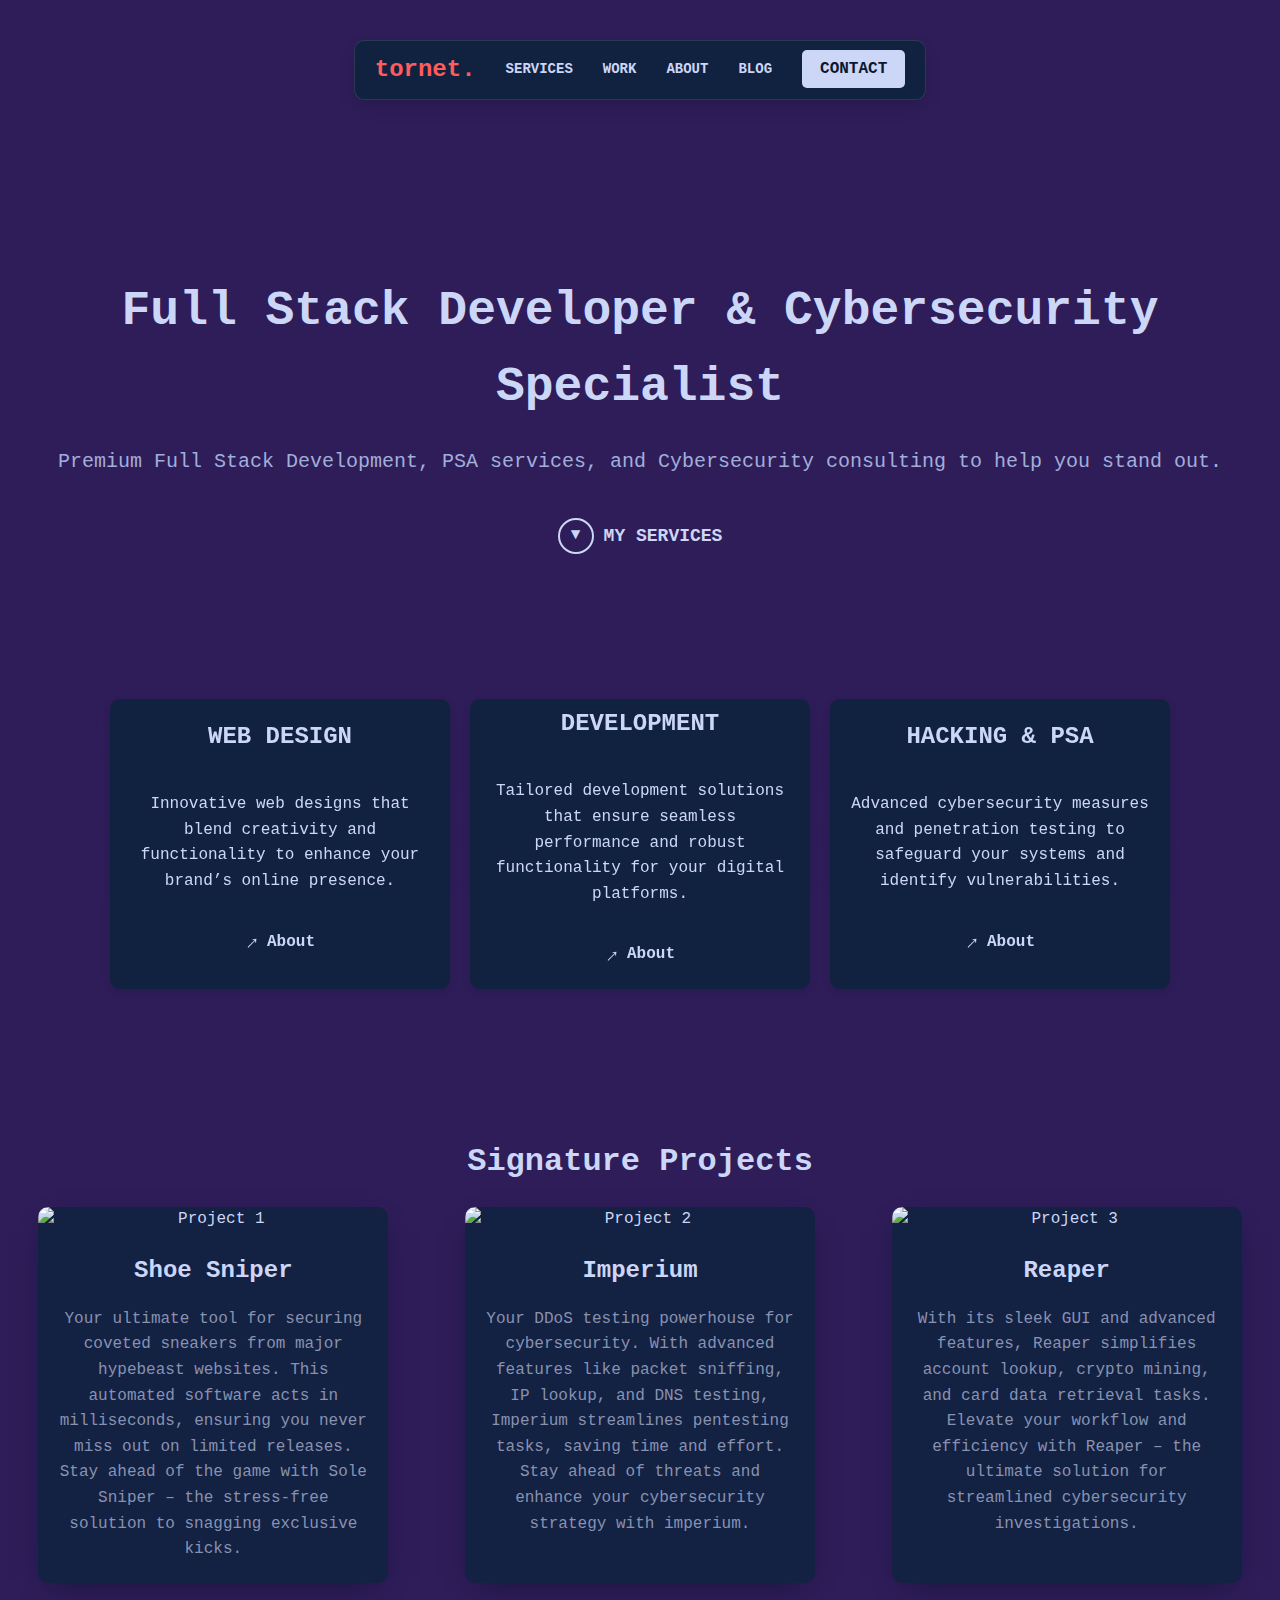
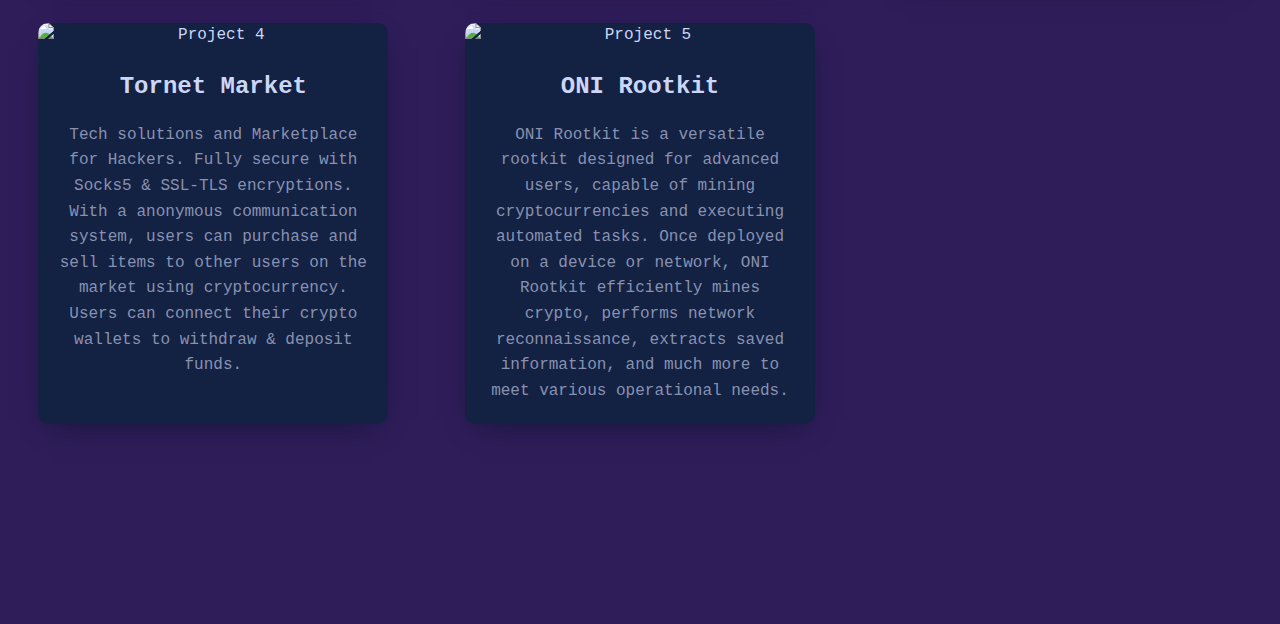
==== index.html @ d237655c "Add files via upload" ====
<!DOCTYPE html>
<html lang="en">

<head>
    <meta charset="UTF-8">
    <meta name="viewport" content="width=device-width, initial-scale=1.0">
    <title>tornet.</title>
    <link rel="stylesheet" href="style.css">
    <link href="https://fonts.googleapis.com/css2?family=Montserrat:wght@700&display=swap" rel="stylesheet">
</head>

<body>
    <header>
        <div class="navbar-island">
            <nav>
                <ul>
                    <li><a href="#home" class="logo">tornet.</a></li>
                    <li><a href="#services" class="small-font">SERVICES</a></li>
                    <li><a href="#work" class="small-font">WORK</a></li>
                    <li><a href="#about" class="small-font">ABOUT</a></li>
                    <li><a href="#blog" class="small-font">BLOG</a></li>
                    <li><a href="#contact" class="contact-button">CONTACT</a></li>
                </ul>
            </nav>
        </div>
    </header>

    <section class="hero-section" id="home">
        <h1>Full Stack Developer & Cybersecurity Specialist</h1>
        <p>Premium Full Stack Development, PSA services, and Cybersecurity consulting to help you stand out.</p>
        <a href="#selected-work" class="cta-button">
            <span class="cta-icon-container">
                <span class="cta-icon">&#9660;</span> <!-- Downward arrow -->
            </span>
            <span class="cta-text">MY SERVICES</span>
        </a>                
    </section>

    <section class="services-section">
        <div class="panel">
            <h2>WEB DESIGN</h2>
            <p>Innovative web designs that blend creativity and functionality to enhance your brand’s online presence.</p>
            <a href="#about" class="about-button">About</a>
        </div>
        <div class="panel">
            <h2>DEVELOPMENT</h2>
            <p>Tailored development solutions that ensure seamless performance and robust functionality for your digital platforms.</p>
            <a href="#about" class="about-button">About</a>
        </div>
        <div class="panel">
            <h2>HACKING & PSA</h2>
            <p>Advanced cybersecurity measures and penetration testing to safeguard your systems and identify vulnerabilities.</p>
            <a href="#about" class="about-button">About</a>
        </div>
    </section>

    <section class="selected-work-section" id="selected-work">
        <h2>Signature Projects</h2>
        <div class="work-grid">
            <!-- Add your work items here -->
            <div class="work-item">
                <img src="https://i.imgur.com/ryIQgxS.png" alt="Project 1">
                <h3>Shoe Sniper</h3>
                <p>Your ultimate tool for securing coveted sneakers from major hypebeast websites. This automated software acts in milliseconds, ensuring you never miss out on limited releases. Stay ahead of the game with Sole Sniper – the stress-free solution to snagging exclusive kicks.</p>
            </div>
            <div class="work-item">
                <img src="https://i.imgur.com/K6Bk0JW.png" alt="Project 2">
                <h3>Imperium</h3>
                <p>Your DDoS testing powerhouse for cybersecurity. With advanced features like packet sniffing, IP lookup, and DNS testing, Imperium streamlines pentesting tasks, saving time and effort. Stay ahead of threats and enhance your cybersecurity strategy with imperium.</p>
            </div>
            <div class="work-item">
                <img src="https://i.imgur.com/Q0OZUle.png" alt="Project 3">
                <h3>Reaper</h3>
                <p>With its sleek GUI and advanced features, Reaper simplifies account lookup, crypto mining, and card data retrieval tasks. Elevate your workflow and efficiency with Reaper – the ultimate solution for streamlined cybersecurity investigations.</p>
            </div>
            <div class="work-item">
                <img src="https://i.imgur.com/eV8ujy1.png" alt="Project 4">
                <h3>Tornet Market</h3>
                <p>Tech solutions and Marketplace for Hackers. Fully secure with Socks5 & SSL-TLS encryptions. With a anonymous communication system, users can purchase and sell items to other users on the market using cryptocurrency. Users can connect their crypto wallets to withdraw & deposit funds.</p>
            </div>
            <div class="work-item">
                <img src="https://i.imgur.com/o0e7EmO.png" alt="Project 5">
                <h3>ONI Rootkit</h3>
                <p>ONI Rootkit is a versatile rootkit designed for advanced users, capable of mining cryptocurrencies and executing automated tasks. Once deployed on a device or network, ONI Rootkit efficiently mines crypto, performs network reconnaissance, extracts saved information, and much more to meet various operational needs.</p>
            </div>
            
            <!-- Add more items as needed -->
        </div>
    </section>

    <!-- Link to the external JavaScript file -->
    <script src="script.js"></script>
    
    
    
</body>

</html>
---- style.css ----
/* Main Theme Colors */
:root {
    --primary-color: #0a192f; /* Dark Blue Background */
    --secondary-color: #64ffda; /* Cyan for accents */
    --text-color: #ccd6f6; /* Light gray text */
    --highlight-color: #ff5c5c; /* Red for call-to-actions */
    --navbar-background: #112240; /* Slightly lighter dark blue for the island */
    --border-color: rgba(255, 255, 255, 0.1); /* Transparent white for border */
    --logo-color: #ff5c5c; /* Highlight color for the logo */
    --bottom-color: #2e1d59; /* Color for the transition at the bottom */
}

/* Import Google Fonts */
@import url('https://fonts.googleapis.com/css2?family=Roboto+Mono:wght@400;700&display=swap');

/* Background Image for the Whole Page */
body {
    margin: 0;
    padding: 0;
    font-family: 'Roboto Mono', monospace; /* Use Roboto Mono for a modern, coding look */
    background: url('https://i.imgur.com/ktULxMJ.png') no-repeat center center fixed;
    background-size: cover; /* Cover the entire viewport */
    background-attachment: fixed;
    background-color: var(--bottom-color); /* Fallback color for the transition */
    color: var(--text-color);
    line-height: 1.6;
    overflow-y: scroll; /* Add vertical scroll bar */
}

body::after {
    content: '';
    position: fixed; /* Change from absolute to fixed */
    left: 0;
    bottom: 0;
    width: 100%;
    height: 200px;
    background: linear-gradient(to bottom, transparent, var(--bottom-color));
    pointer-events: none;
    transition: bottom 0.5s ease; /* Smooth transition */
}


header {
    padding: 40px 0; /* Increased padding to push content down */
    text-align: center;
}

.navbar-island {
    background-color: var(--navbar-background);
    padding: 10px 20px;
    border-radius: 10px; /* Reduced radius for a more rectangular look */
    border: 1px solid var(--border-color); /* Thin transparent border */
    box-shadow: 0 8px 16px rgba(0, 0, 0, 0.1); /* Subtle shadow for depth */
    display: inline-block;
}

nav {
    display: inline-block;
    margin: 0 auto;
}

nav ul {
    list-style-type: none;
    padding: 0;
    margin: 0;
    display: flex;
    gap: 30px;
    align-items: center;
}

nav ul li {
    display: inline;
}

nav ul li a {
    text-decoration: none;
    color: var(--text-color);
    font-weight: bold;
    transition: color 0.3s ease;
}

/* Logo Styling */
nav ul li a.logo {
    font-size: 24px; /* Larger font size for the logo */
    color: var(--logo-color); /* Make the logo stand out */
    font-family: 'Roboto Mono', monospace; /* Use Roboto Mono for a modern look */
    font-weight: 700; /* Bold weight */
    text-transform: lowercase; /* Lowercase style */
}

nav ul li a:hover {
    color: var(--highlight-color);
}

/* Highlight active link */
nav ul li a.active {
    color: var(--highlight-color);
}

/* Smaller Font Size for Navigation Links */
nav ul li a.small-font {
    font-size: 14px; /* Adjust the font size as needed */
}

/* Contact Button Styling */
nav ul li a.contact-button {
    padding: 8px 16px; /* Smaller padding for a smaller button */
    background-color: var(--text-color); /* Filled background color */
    border: 2px solid transparent; /* Transparent border */
    color: var(--primary-color); /* Text color */
    border-radius: 5px; /* Rounded corners */
    text-transform: uppercase; /* Uppercase text */
    font-weight: bold; /* Bold text */
    transition: background-color 0.3s ease, color 0.3s ease;
}

nav ul li a.contact-button:hover {
    background-color: var(--highlight-color); /* Change background on hover */
    color: var(--primary-color); /* Change text color on hover */
}

/* Hero Section Styling */
.hero-section {
    text-align: center;
    padding: 100px 20px;
    margin-bottom: 200px; /* Add margin to push content up */
}

.hero-section h1 {
    font-size: 48px;
    margin-bottom: 20px;
    font-weight: 700; /* Bold weight for headings */
}

.hero-section p {
    font-size: 20px;
    margin-bottom: 40px;
    color: #a2aeda; /* Intermediate color for text */
}

/* CTA Button Styling */
.hero-section .cta-button {
    display: inline-flex;
    align-items: center;
    text-decoration: none;
    color: #ccd6f6; /* Text color for button text */
    font-weight: bold;
    transition: color 0.3s ease, background-color 0.3s ease; /* Smooth transition */
}

/* Highlight button and text on hover */
.hero-section .cta-button:hover {
    color: var(--highlight-color); /* Change text color on hover */
}

.hero-section .cta-icon-container {
    display: inline-flex;
    align-items: center;
    justify-content: center;
    width: 32px; /* Size of the circular button */
    height: 32px; /* Size of the circular button */
    border: 2px solid #ccd6f6; /* Circular border color */
    border-radius: 50%; /* Circular shape */
    background-color: transparent; /* Transparent background */
    margin-right: 10px; /* Space between icon and text */
    text-align: center;
    transition: border-color 0.3s ease, background-color 0.3s ease; /* Smooth transition */
}

/* Change arrow color on hover */
.hero-section .cta-icon-container:hover {
    border-color: var(--highlight-color); /* Change border color on hover */
    background-color: var(--highlight-color); /* Change background color on hover */
}

.hero-section .cta-icon-container:hover .cta-icon {
    color: white; /* Change arrow color on hover */
}

.hero-section .cta-icon {
    font-size: 16px; /* Size of the arrow */
    color: #ccd6f6; /* Arrow color */
}

.hero-section .cta-text {
    font-size: 18px; /* Font size for the text */
    color: #ccd6f6; /* Color for the text */
}



.services-section {
    display: flex;
    justify-content: center; /* Center the panels horizontally */
    gap: 20px; /* Space between panels */
    padding: 20px; /* Adjusted padding */
    background-color: transparent; /* Make background transparent to show the image */
    margin-top: -175px; /* Reduced space from the button above */
}

.panel {
    background-color: var(--navbar-background); /* Matches the navigation bar */
    padding: 15px 25px; /* Adjusted padding for a more rectangular shape */
    border-radius: 8px; /* Reduced radius for a more rectangular look */
    box-shadow: 0 8px 16px rgba(0, 0, 0, 0.1); /* Deeper shadow for floating effect */
    width: 300px; /* Fixed width for each panel */
    color: var(--text-color);
    text-align: center;
    transition: background-color 0.3s ease; /* Smooth background color transition */
    position: relative; /* Positioning for z-index effect */
    z-index: 1; /* Ensure panels ar on top */
}

.panel h2 {
    margin-top: 0;
}

.panel p {
    margin-bottom: 0;
}

/* Styles for the transparent "About" button inside the panels */
.about-button {
    display: inline-flex;
    align-items: center;
    padding: 10px 20px;
    border: 2px solid transparent; /* Invisible border */
    border-radius: 5px; /* Rounded corners */
    background-color: transparent; /* Transparent background */
    color: var(--text-color); /* Text color */
    text-decoration: none; /* Remove underline */
    font-size: 16px; /* Font size */
    font-weight: bold; /* Bold text */
    margin-top: 20px; /* Margin to add space from the content above */
    transition: background-color 0.3s ease, color 0.3s ease; /* Smooth transitions */
}

/* Add an arrow before the text */
.about-button::before {
    content: "\2192"; /* Unicode for right arrow */
    display: inline-block;
    margin-right: 10px; /* Space between the arrow and text */
    transform: rotate(-45deg); /* Initial rotation of the arrow */
    font-size: 20px; /* Size of the arrow */
    transition: transform 0.3s ease, color 0.3s ease; /* Smooth transition for rotation and color change */
}

/* Hover effect for the transparent "About" button */
.about-button:hover {
    background-color: var(--text-color); /* Change background color on hover */
    color: var(--primary-color); /* Change text color on hover */
}

/* Change the arrow rotation on hover */
.about-button:hover::before {
    transform: rotate(1deg); /* Rotate the arrow to 35 degrees on hover */
}

/* Style for the panels */
.services-section .panel {
    background-color: var(--navbar-background); /* Matching background color */
    padding: 20px;
    border-radius: 10px;
    box-shadow: 0 4px 8px rgba(0, 0, 0, 0.1);
    transition: background-color 0.3s ease, box-shadow 0.3s ease; /* Smooth transition */
}

/* Hover effect for the panels */
.services-section .panel:hover {
    background-color: var(--highlight-color); /* Change background on hover */
    box-shadow: 0 8px 16px rgba(0, 0, 0, 0.2); /* Deeper shadow on hover */
}

/* Adjusting the height of the panels */
.panel {
    height: 250px; /* Adjust the height as needed */
    display: flex;
    flex-direction: column; /* Arrange content vertically */
    justify-content: center; /* Center content vertically */
    align-items: center; /* Center content horizontally */
}

footer {
    text-align: center;
    padding: 40px 20px; /* Increased padding for breathing space */
    font-size: 14px;
}

footer p {
    margin: 0;
}

/* Selected Work Section */
.selected-work-section {
    text-align: center;
    padding: 100px 20px;
    background-color: transparent; /* Transparent background */
    margin-bottom: 100px; /* Space below the section */
}

/* Style for Selected Work title */
.selected-work-section h2 {
    color: #ccd6f6; /* Change the color of the title */
    font-size: 2rem; /* Adjust font size as needed */
    margin-bottom: 20px; /* Add margin for spacing */
    text-align: center; /* Center align the title */
}

.work-grid {
    display: grid;
    grid-template-columns: repeat(auto-fit, minmax(300px, 1fr));
    gap: 40px;
    justify-items: center;
}

.work-item {
    background-color: rgba(17, 34, 64, 0.9); /* Semi-transparent background */
    border-radius: 10px;
    overflow: hidden;
    box-shadow: 0 10px 30px -15px rgba(2, 12, 27, 0.7); /* Soft shadow for depth */
    transition: transform 0.3s ease, box-shadow 0.3s ease;
    max-width: 350px; /* Maximum width for each item */
}

.work-item:hover {
    transform: translateY(-10px); /* Lift effect on hover */
    box-shadow: 0 20px 30px -15px rgba(2, 12, 27, 0.9); /* Stronger shadow on hover */
}



.work-item img {
    width: 100%;
    height: auto;
    display: block;
}


.work-item h3 {
    font-size: 24px;
    margin: 20px 0 10px 0;
    color: #ccd6f6; /* Text color for project titles */
}

.work-item p {
    font-size: 16px;
    margin-bottom: 20px;
    padding: 0 20px;
    color: #8892b0; /* Text color for project descriptions */
}

/* Style for the Selected Work section panels */
.work-section .panel {
    background-color: var(--navbar-background); /* Background color of the panel */
    padding: 30px; /* Increased padding for a more spacious look */
    border-radius: 10px; /* Rounded corners */
    box-shadow: 0 8px 16px rgba(0, 0, 0, 0.2); /* Deeper shadow for more emphasis */
    width: 400px; /* Increased width for larger panels */
    height: 300px; /* Increased height for larger panels */
    color: var(--text-color);
    text-align: center;
    transition: background-color 0.3s ease, box-shadow 0.3s ease; /* Smooth transition */
    margin: 0 auto; /* Center panels horizontally */
}



html {
    scroll-behavior: smooth;
}
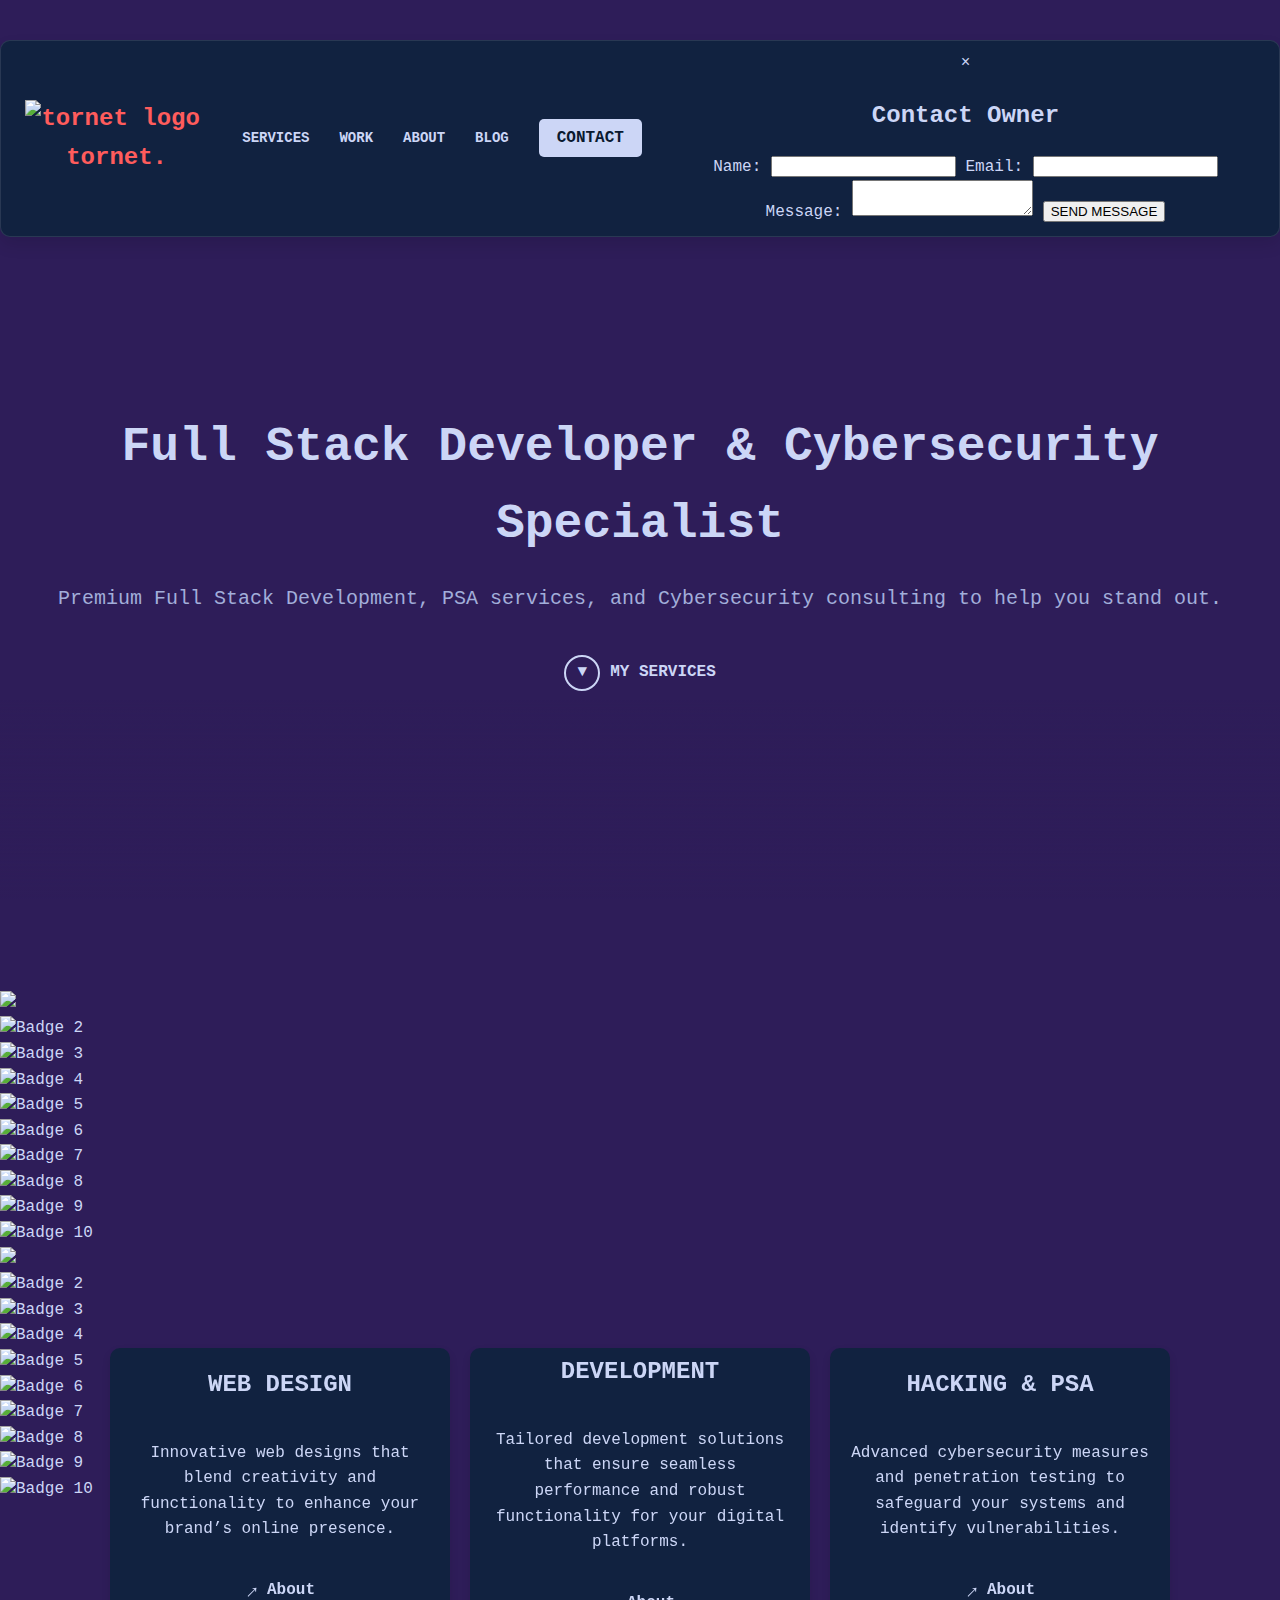
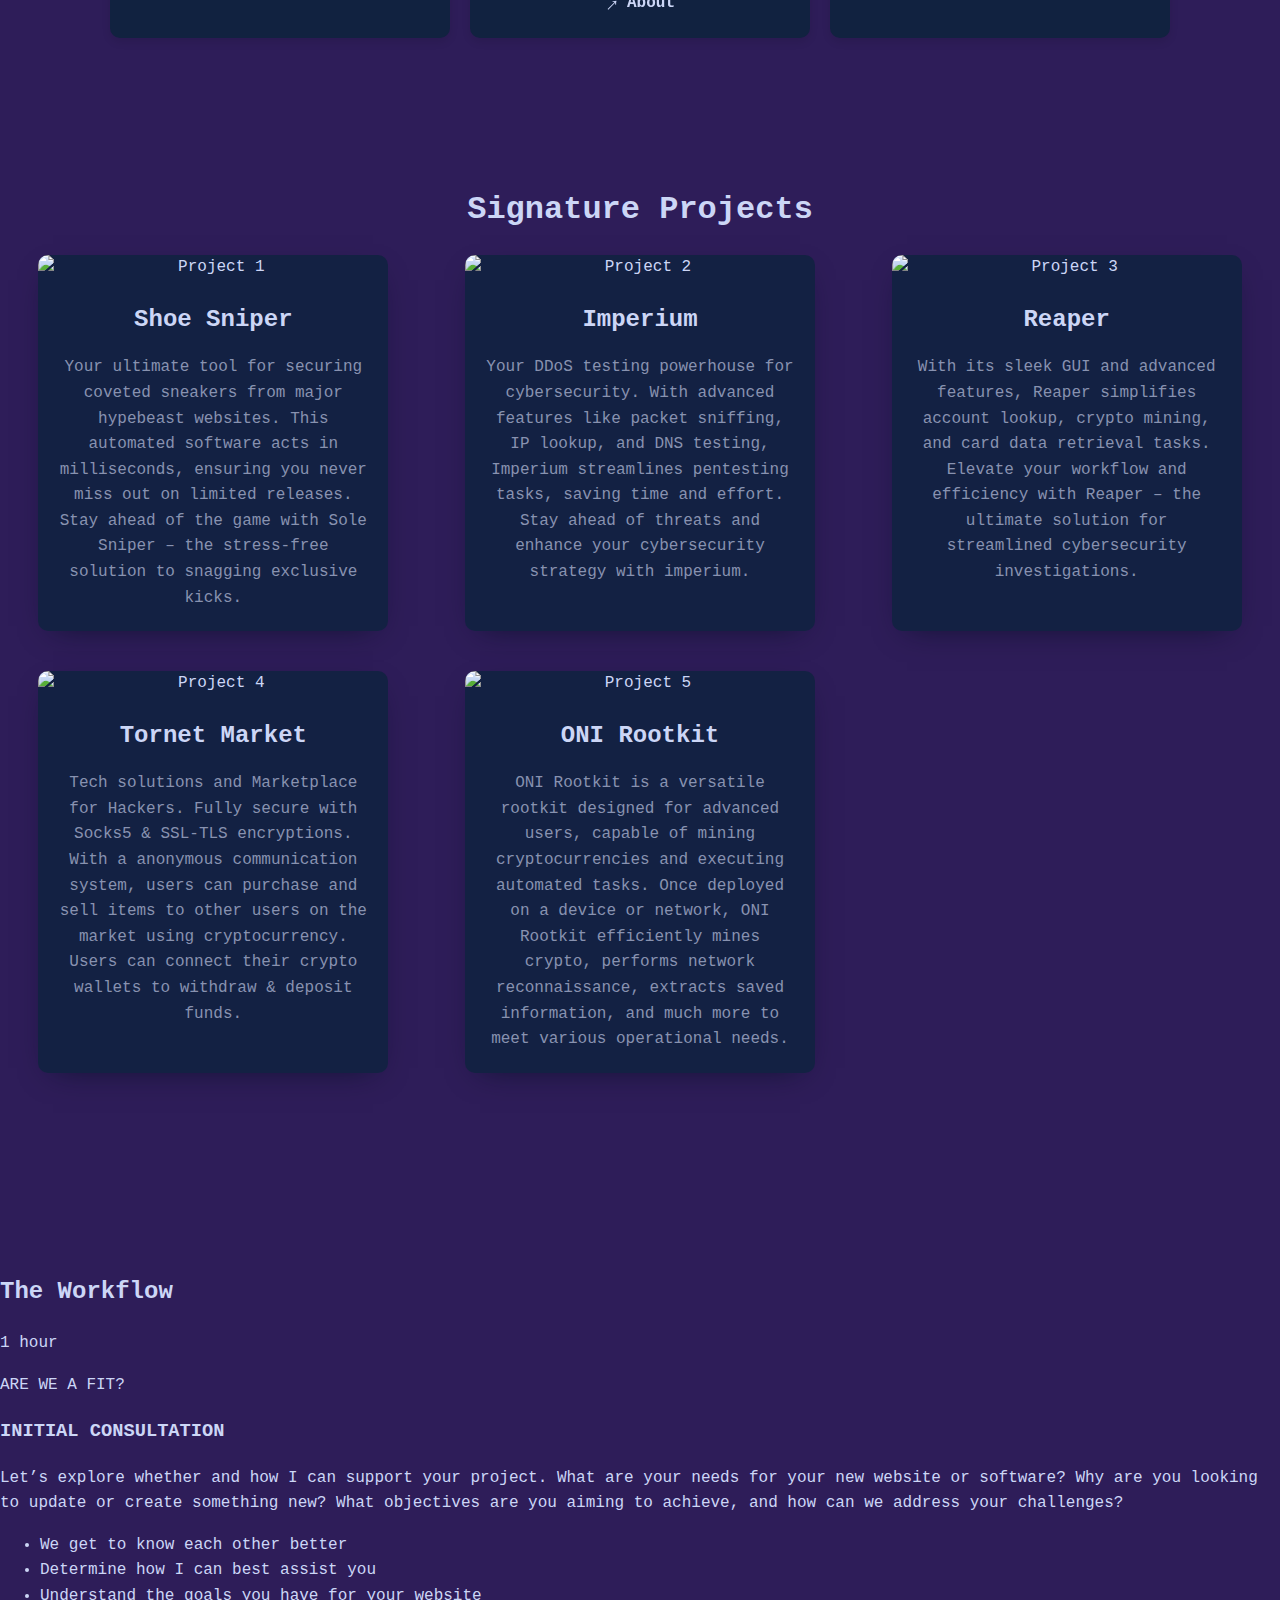
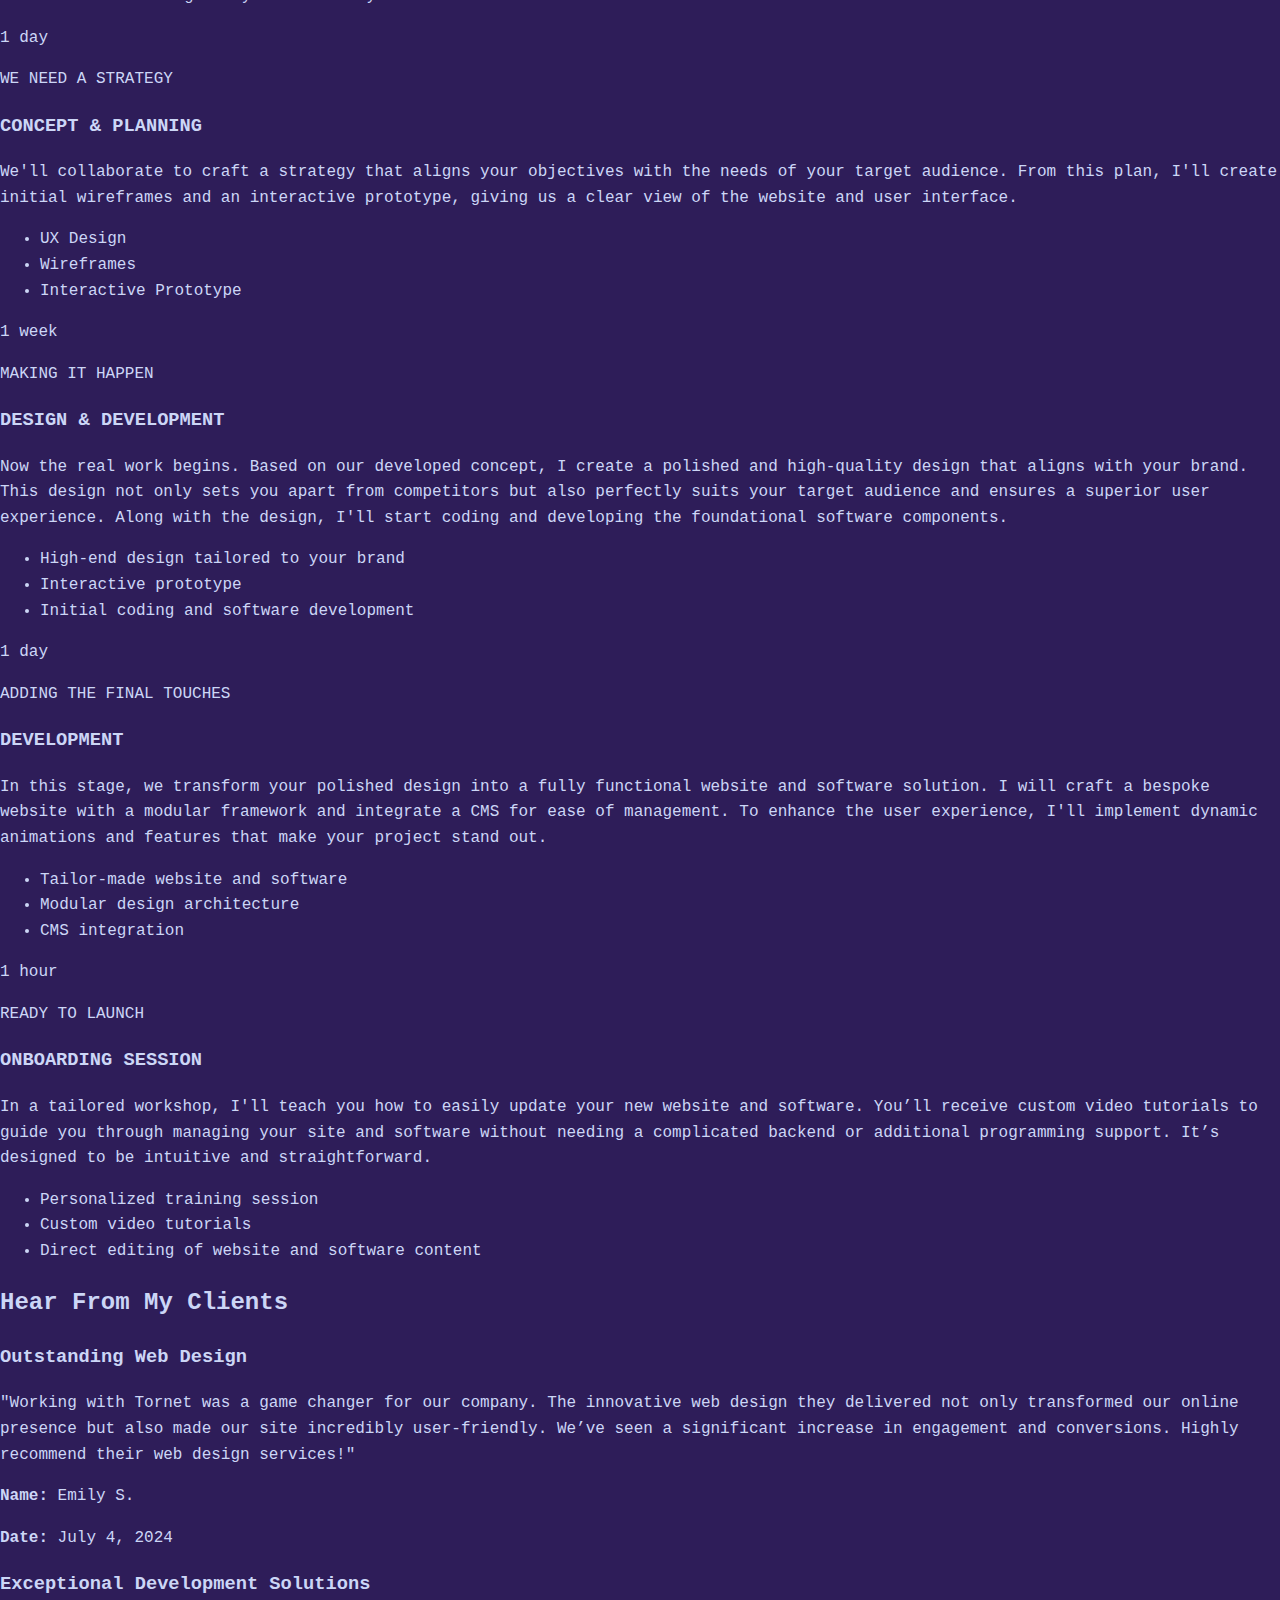
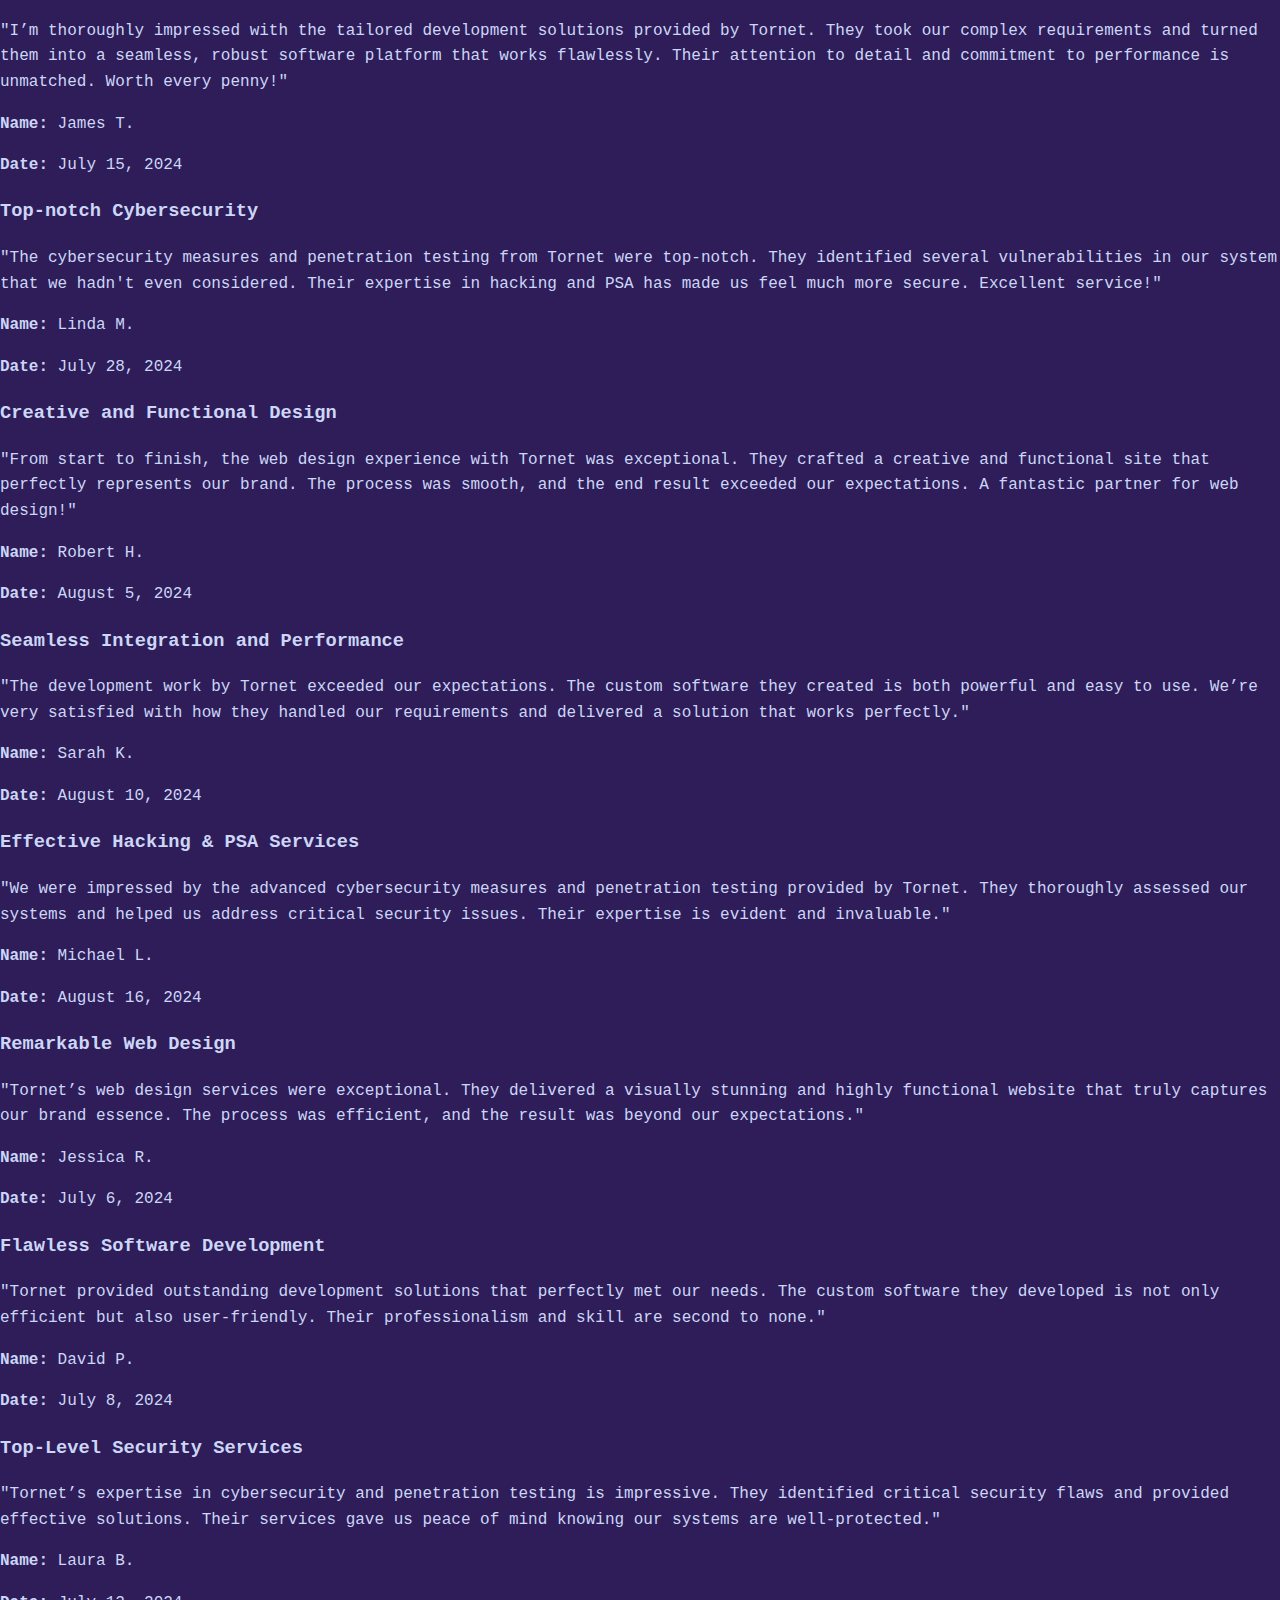
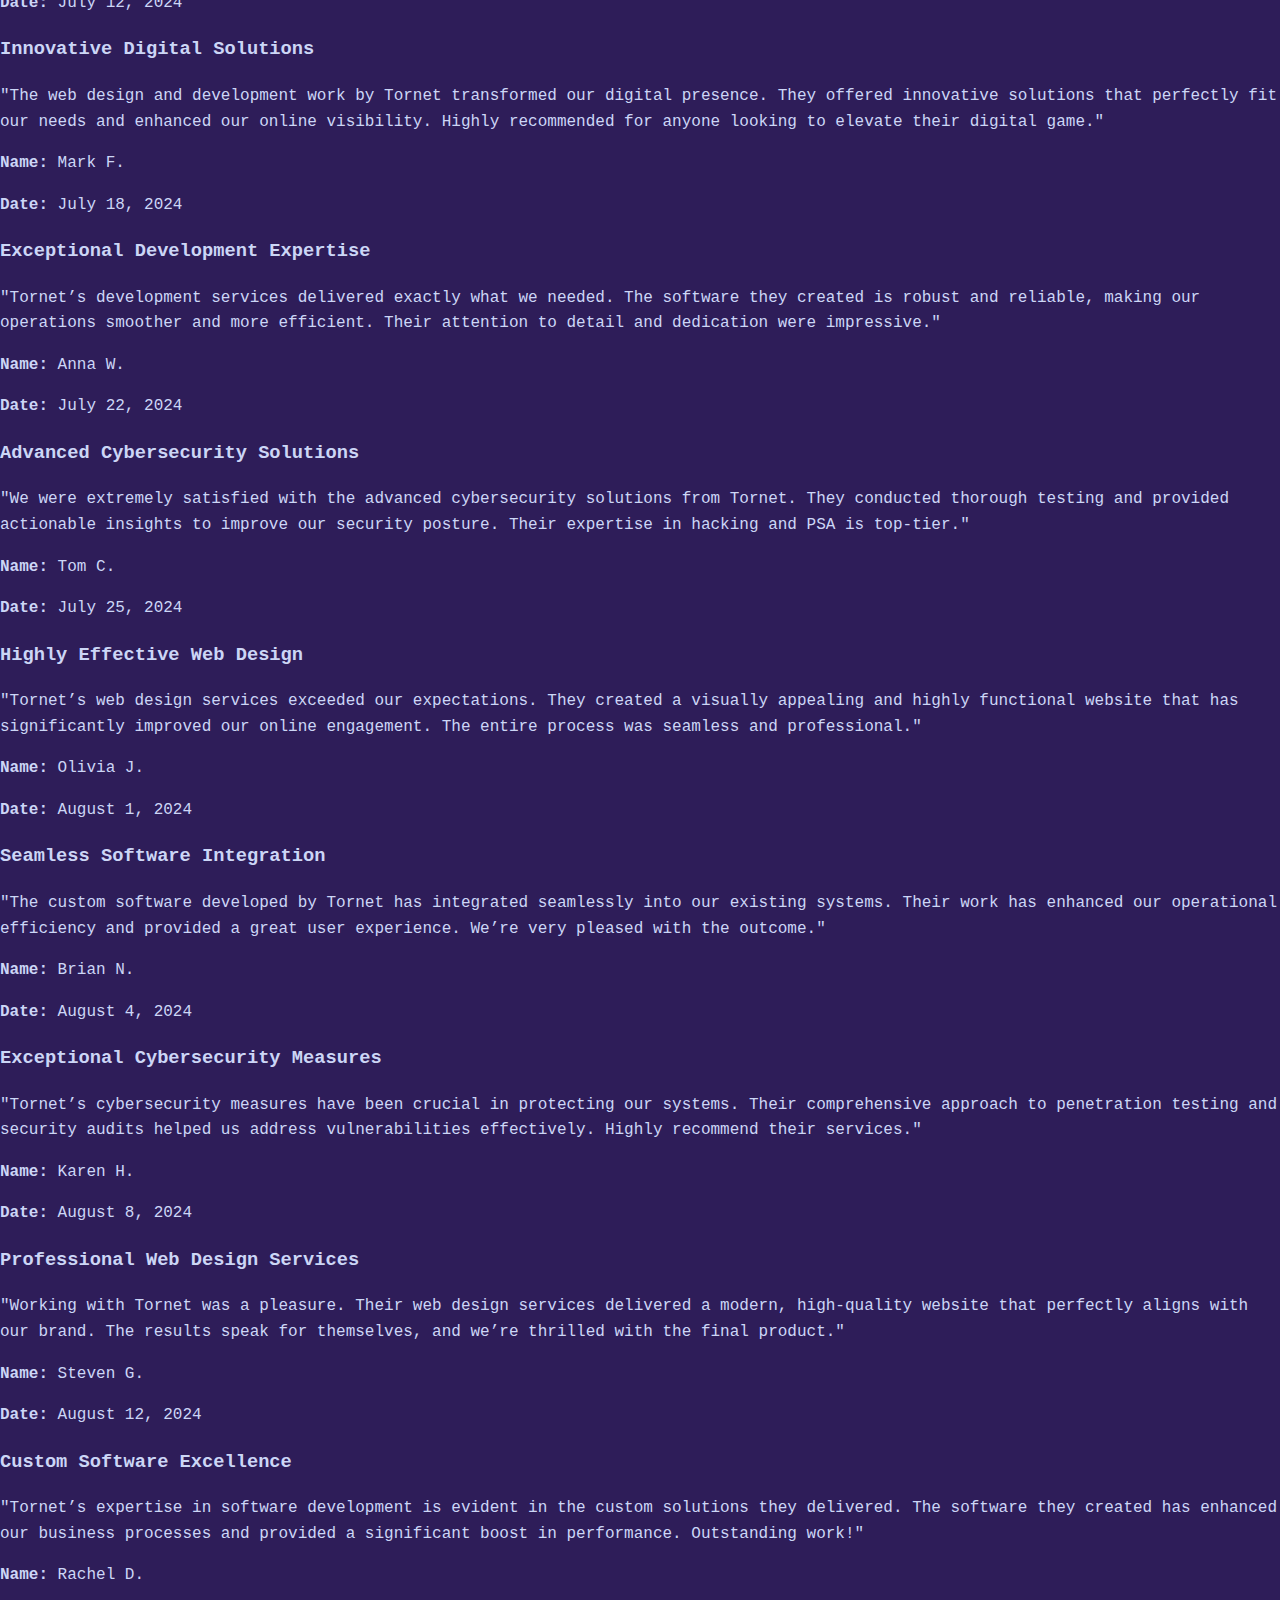
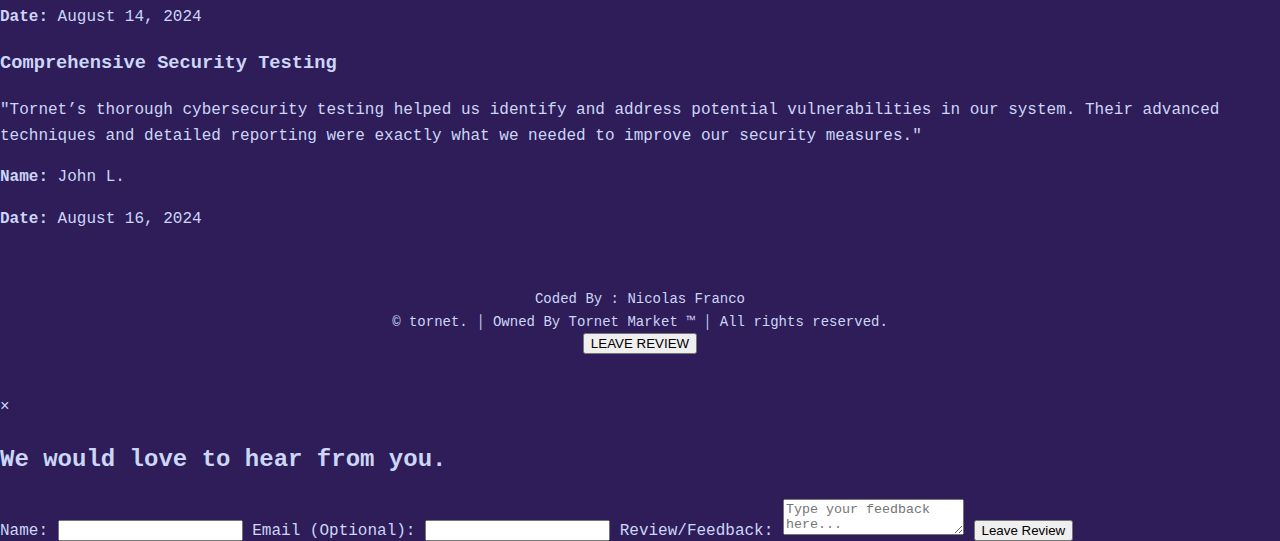
==== commit 07447c75: "index.html" ====
--- a/index.html
+++ b/index.html
@@ -5,38 +5,94 @@
     <meta charset="UTF-8">
     <meta name="viewport" content="width=device-width, initial-scale=1.0">
     <title>tornet.</title>
+    <link rel="icon" href="TornetMarket.ico" type="image/x-icon">
     <link rel="stylesheet" href="style.css">
     <link href="https://fonts.googleapis.com/css2?family=Montserrat:wght@700&display=swap" rel="stylesheet">
+    <link href="https://fonts.googleapis.com/css2?family=Dancing+Script:wght@500&display=swap" rel="stylesheet">
+    <meta name="viewport" content="width=device-width, initial-scale=1.0">
 </head>
+
+
 
 <body>
     <header>
         <div class="navbar-island">
             <nav>
                 <ul>
-                    <li><a href="#home" class="logo">tornet.</a></li>
+                    <li>
+                        <a href="#home" class="logo">
+                            <img src="TornetMarketLogoTransparent.png" alt="Tornet Logo" style="width: 64px; height: 54dpx; vertical-align: middle; margin-right: 8px;">
+                            tornet.
+                        </a>
+                    </li>
                     <li><a href="#services" class="small-font">SERVICES</a></li>
                     <li><a href="#work" class="small-font">WORK</a></li>
                     <li><a href="#about" class="small-font">ABOUT</a></li>
                     <li><a href="#blog" class="small-font">BLOG</a></li>
-                    <li><a href="#contact" class="contact-button">CONTACT</a></li>
+                    <li><a href="#contact" class="contact-button" id="openModal">CONTACT</a></li>
+                    <!-- Modal Structure -->
+                    <div id="contactModal" class="modal">
+                        <div class="modal-content">
+                            <span class="close-btn" id="closeModal">&times;</span>
+                            <h2>Contact Owner</h2>
+                            <form id="contactForm">
+                                <label for="name">Name:</label>
+                                <input type="text" id="name" name="name" required>
+                                <label for="email">Email:</label>
+                                <input type="email" id="email" name="email" required>
+                                <label for="message">Message:</label>
+                                <textarea id="message" name="message" required></textarea>
+                                <button type="submit">SEND MESSAGE</button>
+                            </form>
+                        </div>
+                    </div>
                 </ul>
             </nav>
         </div>
     </header>
+    
+    
 
     <section class="hero-section" id="home">
         <h1>Full Stack Developer & Cybersecurity Specialist</h1>
         <p>Premium Full Stack Development, PSA services, and Cybersecurity consulting to help you stand out.</p>
-        <a href="#selected-work" class="cta-button">
+        <a href="#services" class="cta-button">
             <span class="cta-icon-container">
                 <span class="cta-icon">&#9660;</span> <!-- Downward arrow -->
             </span>
-            <span class="cta-text">MY SERVICES</span>
+            <span class="selected-work">MY SERVICES</span>
         </a>                
     </section>
 
-    <section class="services-section">
+    <section class="badge-carousel-section">
+        <div class="badge-carousel-container">
+            <div class="badge-carousel">
+                <div class="ChatGPT"><img src="https://i.imgur.com/LvGe1A0.png alt="Badge 1"></div>
+                <div class="VS"><img src="https://i.imgur.com/3dKxNjb.png" alt="Badge 2"></div>
+                <div class="VScode"><img src="https://i.imgur.com/1WoTnlD.png" alt="Badge 3"></div>
+                <div class="Canva"><img src="https://i.imgur.com/NHMExid.png" alt="Badge 4"></div>
+                <div class="Github"><img src="https://i.imgur.com/d57mLiA.png" alt="Badge 5"></div>
+                <div class="Windows"><img src="https://i.imgur.com/zdD4u60.png" alt="Badge 6"></div>
+                <div class="Malwarebytes"><img src="https://i.imgur.com/GrWHyNr.png" alt="Badge 7"></div>
+                <div class="Windows"><img src="https://i.imgur.com/zwwwKye.png" alt="Badge 8"></div>
+                <div class="Cloudfare"><img src="https://i.imgur.com/ttjXQtq.png" alt="Badge 9"></div>
+                <div class="Linux"><img src="https://i.imgur.com/Z2NG7va.png" alt="Badge 10"></div>
+                <!-- Duplicate badges for seamless scrolling -->
+                <div class="ChatGPT"><img src="https://i.imgur.com/LvGe1A0.png alt="Badge 1"></div>
+                <div class="VS"><img src="https://i.imgur.com/3dKxNjb.png" alt="Badge 2"></div>
+                <div class="VScode"><img src="https://i.imgur.com/1WoTnlD.png" alt="Badge 3"></div>
+                <div class="Canva"><img src="https://i.imgur.com/NHMExid.png" alt="Badge 4"></div>
+                <div class="Github"><img src="https://i.imgur.com/d57mLiA.png" alt="Badge 5"></div>
+                <div class="Windows"><img src="https://i.imgur.com/zdD4u60.png" alt="Badge 6"></div>
+                <div class="Malwarebytes"><img src="https://i.imgur.com/GrWHyNr.png" alt="Badge 7"></div>
+                <div class="Windows"><img src="https://i.imgur.com/zwwwKye.png" alt="Badge 8"></div>
+                <div class="Cloudfare"><img src="https://i.imgur.com/ttjXQtq.png" alt="Badge 9"></div>
+                <div class="Linux"><img src="https://i.imgur.com/Z2NG7va.png" alt="Badge 10"></div>
+            </div>
+        </div>
+    </section>
+    
+    <section class="services-section" id="services">
         <div class="panel">
             <h2>WEB DESIGN</h2>
             <p>Innovative web designs that blend creativity and functionality to enhance your brand’s online presence.</p>
@@ -55,7 +111,7 @@
     </section>
 
     <section class="selected-work-section" id="selected-work">
-        <h2>Signature Projects</h2>
+        <h2>Signature Projects</h2> 
         <div class="work-grid">
             <!-- Add your work items here -->
             <div class="work-item">
@@ -88,11 +144,222 @@
         </div>
     </section>
 
+    <section id="timeline">
+        <h2 class="timeline-heading">The Workflow</h2>
+        <div class="timeline-container">
+            <div class="timeline">
+                <div class="timeline-item">
+                    <div class="timeline-content">
+                        <div class="badge">1 hour</div>
+                        <p>ARE WE A FIT?</p>
+                        <h3>INITIAL CONSULTATION</h3>
+                        <p>Let’s explore whether and how I can support your project. What are your needs for your new website or software? Why are you looking to update or create something new? What objectives are you aiming to achieve, and how can we address your challenges?</p>
+                        <ul class="timeline-details">
+                            <li>We get to know each other better</li>
+                            <li>Determine how I can best assist you</li>
+                            <li>Understand the goals you have for your website</li>
+                        </ul>
+                    </div>
+                </div>
+                <div class="timeline-item">
+                    <div class="timeline-content">
+                        <div class="badge">1 day</div>
+                        <p>WE NEED A STRATEGY</p>
+                        <h3>CONCEPT & PLANNING</h3>
+                        <p>We'll collaborate to craft a strategy that aligns your objectives with the needs of your target audience. From this plan, I'll create initial wireframes and an interactive prototype, giving us a clear view of the website and user interface.</p>
+                        <ul class="timeline-details">
+                            <li>UX Design</li>
+                            <li>Wireframes</li>
+                            <li>Interactive Prototype</li>
+                        </ul>
+                    </div>
+                </div>                
+                <div class="timeline-item">
+                    <div class="timeline-content">
+                        <div class="badge">1 week</div>
+                        <p>MAKING IT HAPPEN</p>
+                        <H3>DESIGN & DEVELOPMENT</H3>
+                        <p>Now the real work begins. Based on our developed concept, I create a polished and high-quality design that aligns with your brand. This design not only sets you apart from competitors but also perfectly suits your target audience and ensures a superior user experience. Along with the design, I'll start coding and developing the foundational software components.</p>
+                        <ul class="timeline-details">
+                            <li>High-end design tailored to your brand</li>
+                            <li>Interactive prototype</li>
+                            <li>Initial coding and software development</li>
+                        </ul>
+                    </div>
+                </div>
+                <div class="timeline-item">
+                    <div class="timeline-content">
+                        <div class="badge">1 day</div>
+                        <p>ADDING THE FINAL TOUCHES</p>
+                        <H3>DEVELOPMENT</H3>
+                        <p>In this stage, we transform your polished design into a fully functional website and software solution. I will craft a bespoke website with a modular framework and integrate a CMS for ease of management. To enhance the user experience, I'll implement dynamic animations and features that make your project stand out.</p>
+                        <ul class="timeline-details">
+                            <li>Tailor-made website and software</li>
+                            <li>Modular design architecture</li>
+                            <li>CMS integration</li>
+                        </ul>
+                    </div>
+                </div>
+                <div class="timeline-item">
+                    <div class="timeline-content">
+                        <div class="badge">1 hour</div>
+                        <p>READY TO LAUNCH</p>
+                        <H3>ONBOARDING SESSION</H3>
+                        <p>In a tailored workshop, I'll teach you how to easily update your new website and software. You’ll receive custom video tutorials to guide you through managing your site and software without needing a complicated backend or additional programming support. It’s designed to be intuitive and straightforward.</p>
+                        <ul class="timeline-details">
+                            <li>Personalized training session</li>
+                            <li>Custom video tutorials</li>
+                            <li>Direct editing of website and software content</li>
+                        </ul>
+                    </div>
+                </div>
+            </div>
+        </div>
+    </section>
+
+    <section id="reviews">
+        <div class="section-title">
+            <h2 class="reviews-heading">Hear From My Clients</h2>
+        </div>
+        <div class="reviews-carousel">
+            <div class="carousel-container">
+                <div class="carousel-item">
+                    <h3>Outstanding Web Design</h3>
+                    <p>"Working with Tornet was a game changer for our company. The innovative web design they delivered not only transformed our online presence but also made our site incredibly user-friendly. We’ve seen a significant increase in engagement and conversions. Highly recommend their web design services!"</p>
+                    <p><strong>Name:</strong> Emily S.</p>
+                    <p><strong>Date:</strong> July 4, 2024</p>
+                </div>
+                <div class="carousel-item">
+                    <h3>Exceptional Development Solutions</h3>
+                    <p>"I’m thoroughly impressed with the tailored development solutions provided by Tornet. They took our complex requirements and turned them into a seamless, robust software platform that works flawlessly. Their attention to detail and commitment to performance is unmatched. Worth every penny!"</p>
+                    <p><strong>Name:</strong> James T.</p>
+                    <p><strong>Date:</strong> July 15, 2024</p>
+                </div>
+                <div class="carousel-item">
+                    <h3>Top-notch Cybersecurity</h3>
+                    <p>"The cybersecurity measures and penetration testing from Tornet were top-notch. They identified several vulnerabilities in our system that we hadn't even considered. Their expertise in hacking and PSA has made us feel much more secure. Excellent service!"</p>
+                    <p><strong>Name:</strong> Linda M.</p>
+                    <p><strong>Date:</strong> July 28, 2024</p>
+                </div>
+                <div class="carousel-item">
+                    <h3>Creative and Functional Design</h3>
+                    <p>"From start to finish, the web design experience with Tornet was exceptional. They crafted a creative and functional site that perfectly represents our brand. The process was smooth, and the end result exceeded our expectations. A fantastic partner for web design!"</p>
+                    <p><strong>Name:</strong> Robert H.</p>
+                    <p><strong>Date:</strong> August 5, 2024</p>
+                </div>
+                <div class="carousel-item">
+                    <h3>Seamless Integration and Performance</h3>
+                    <p>"The development work by Tornet exceeded our expectations. The custom software they created is both powerful and easy to use. We’re very satisfied with how they handled our requirements and delivered a solution that works perfectly."</p>
+                    <p><strong>Name:</strong> Sarah K.</p>
+                    <p><strong>Date:</strong> August 10, 2024</p>
+                </div>
+                <div class="carousel-item">
+                    <h3>Effective Hacking & PSA Services</h3>
+                    <p>"We were impressed by the advanced cybersecurity measures and penetration testing provided by Tornet. They thoroughly assessed our systems and helped us address critical security issues. Their expertise is evident and invaluable."</p>
+                    <p><strong>Name:</strong> Michael L.</p>
+                    <p><strong>Date:</strong> August 16, 2024</p>
+                </div>
+                <div class="carousel-item">
+                    <h3>Remarkable Web Design</h3>
+                    <p>"Tornet’s web design services were exceptional. They delivered a visually stunning and highly functional website that truly captures our brand essence. The process was efficient, and the result was beyond our expectations."</p>
+                    <p><strong>Name:</strong> Jessica R.</p>
+                    <p><strong>Date:</strong> July 6, 2024</p>
+                </div>
+                <div class="carousel-item">
+                    <h3>Flawless Software Development</h3>
+                    <p>"Tornet provided outstanding development solutions that perfectly met our needs. The custom software they developed is not only efficient but also user-friendly. Their professionalism and skill are second to none."</p>
+                    <p><strong>Name:</strong> David P.</p>
+                    <p><strong>Date:</strong> July 8, 2024</p>
+                </div>
+                <div class="carousel-item">
+                    <h3>Top-Level Security Services</h3>
+                    <p>"Tornet’s expertise in cybersecurity and penetration testing is impressive. They identified critical security flaws and provided effective solutions. Their services gave us peace of mind knowing our systems are well-protected."</p>
+                    <p><strong>Name:</strong> Laura B.</p>
+                    <p><strong>Date:</strong> July 12, 2024</p>
+                </div>
+                <div class="carousel-item">
+                    <h3>Innovative Digital Solutions</h3>
+                    <p>"The web design and development work by Tornet transformed our digital presence. They offered innovative solutions that perfectly fit our needs and enhanced our online visibility. Highly recommended for anyone looking to elevate their digital game."</p>
+                    <p><strong>Name:</strong> Mark F.</p>
+                    <p><strong>Date:</strong> July 18, 2024</p>
+                </div>
+                <div class="carousel-item">
+                    <h3>Exceptional Development Expertise</h3>
+                    <p>"Tornet’s development services delivered exactly what we needed. The software they created is robust and reliable, making our operations smoother and more efficient. Their attention to detail and dedication were impressive."</p>
+                    <p><strong>Name:</strong> Anna W.</p>
+                    <p><strong>Date:</strong> July 22, 2024</p>
+                </div>
+                <div class="carousel-item">
+                    <h3>Advanced Cybersecurity Solutions</h3>
+                    <p>"We were extremely satisfied with the advanced cybersecurity solutions from Tornet. They conducted thorough testing and provided actionable insights to improve our security posture. Their expertise in hacking and PSA is top-tier."</p>
+                    <p><strong>Name:</strong> Tom C.</p>
+                    <p><strong>Date:</strong> July 25, 2024</p>
+                </div>
+                <div class="carousel-item">
+                    <h3>Highly Effective Web Design</h3>
+                    <p>"Tornet’s web design services exceeded our expectations. They created a visually appealing and highly functional website that has significantly improved our online engagement. The entire process was seamless and professional."</p>
+                    <p><strong>Name:</strong> Olivia J.</p>
+                    <p><strong>Date:</strong> August 1, 2024</p>
+                </div>
+                <div class="carousel-item">
+                    <h3>Seamless Software Integration</h3>
+                    <p>"The custom software developed by Tornet has integrated seamlessly into our existing systems. Their work has enhanced our operational efficiency and provided a great user experience. We’re very pleased with the outcome."</p>
+                    <p><strong>Name:</strong> Brian N.</p>
+                    <p><strong>Date:</strong> August 4, 2024</p>
+                </div>
+                <div class="carousel-item">
+                    <h3>Exceptional Cybersecurity Measures</h3>
+                    <p>"Tornet’s cybersecurity measures have been crucial in protecting our systems. Their comprehensive approach to penetration testing and security audits helped us address vulnerabilities effectively. Highly recommend their services."</p>
+                    <p><strong>Name:</strong> Karen H.</p>
+                    <p><strong>Date:</strong> August 8, 2024</p>
+                </div>
+                <div class="carousel-item">
+                    <h3>Professional Web Design Services</h3>
+                    <p>"Working with Tornet was a pleasure. Their web design services delivered a modern, high-quality website that perfectly aligns with our brand. The results speak for themselves, and we’re thrilled with the final product."</p>
+                    <p><strong>Name:</strong> Steven G.</p>
+                    <p><strong>Date:</strong> August 12, 2024</p>
+                </div>
+                <div class="carousel-item">
+                    <h3>Custom Software Excellence</h3>
+                    <p>"Tornet’s expertise in software development is evident in the custom solutions they delivered. The software they created has enhanced our business processes and provided a significant boost in performance. Outstanding work!"</p>
+                    <p><strong>Name:</strong> Rachel D.</p>
+                    <p><strong>Date:</strong> August 14, 2024</p>
+                </div>
+                <div class="carousel-item">
+                    <h3>Comprehensive Security Testing</h3>
+                    <p>"Tornet’s thorough cybersecurity testing helped us identify and address potential vulnerabilities in our system. Their advanced techniques and detailed reporting were exactly what we needed to improve our security measures."</p>
+                    <p><strong>Name:</strong> John L.</p>
+                    <p><strong>Date:</strong> August 16, 2024</p>
+                </div>
+                <!-- Add more carousel items as needed -->
+            </div>
+        </div>
+    </section>    
+
+    <footer>
+        <p>Coded By : Nicolas Franco</p>
+        <p>&copy; tornet. │ Owned By Tornet Market ™ │ All rights reserved.</p>
+        <button id="leave-review-btn">LEAVE REVIEW</button>
+    </footer>
+    <!-- Feedback Modal -->
+<div id="feedbackModal" class="modal">
+    <div class="modal-content">
+        <span class="close-btn" id="closeFeedbackModal">&times;</span>
+        <h2>We would love to hear from you.</h2>
+        <form id="feedbackForm">
+            <label for="feedback-name">Name:</label>
+            <input type="text" id="feedback-name" name="name" required>
+            <label for="feedback-email">Email (Optional):</label>
+            <input type="email" id="feedback-email" name="email">
+            <label for="feedback-text">Review/Feedback:</label>
+            <textarea id="feedback-text" name="feedback" placeholder="Type your feedback here..." required></textarea>
+            <button type="submit" id="send-feedback-btn">Leave Review</button>
+        </form>
+    </div>
+</div>
+
     <!-- Link to the external JavaScript file -->
     <script src="script.js"></script>
-    
-    
-    
 </body>
 
 </html>
